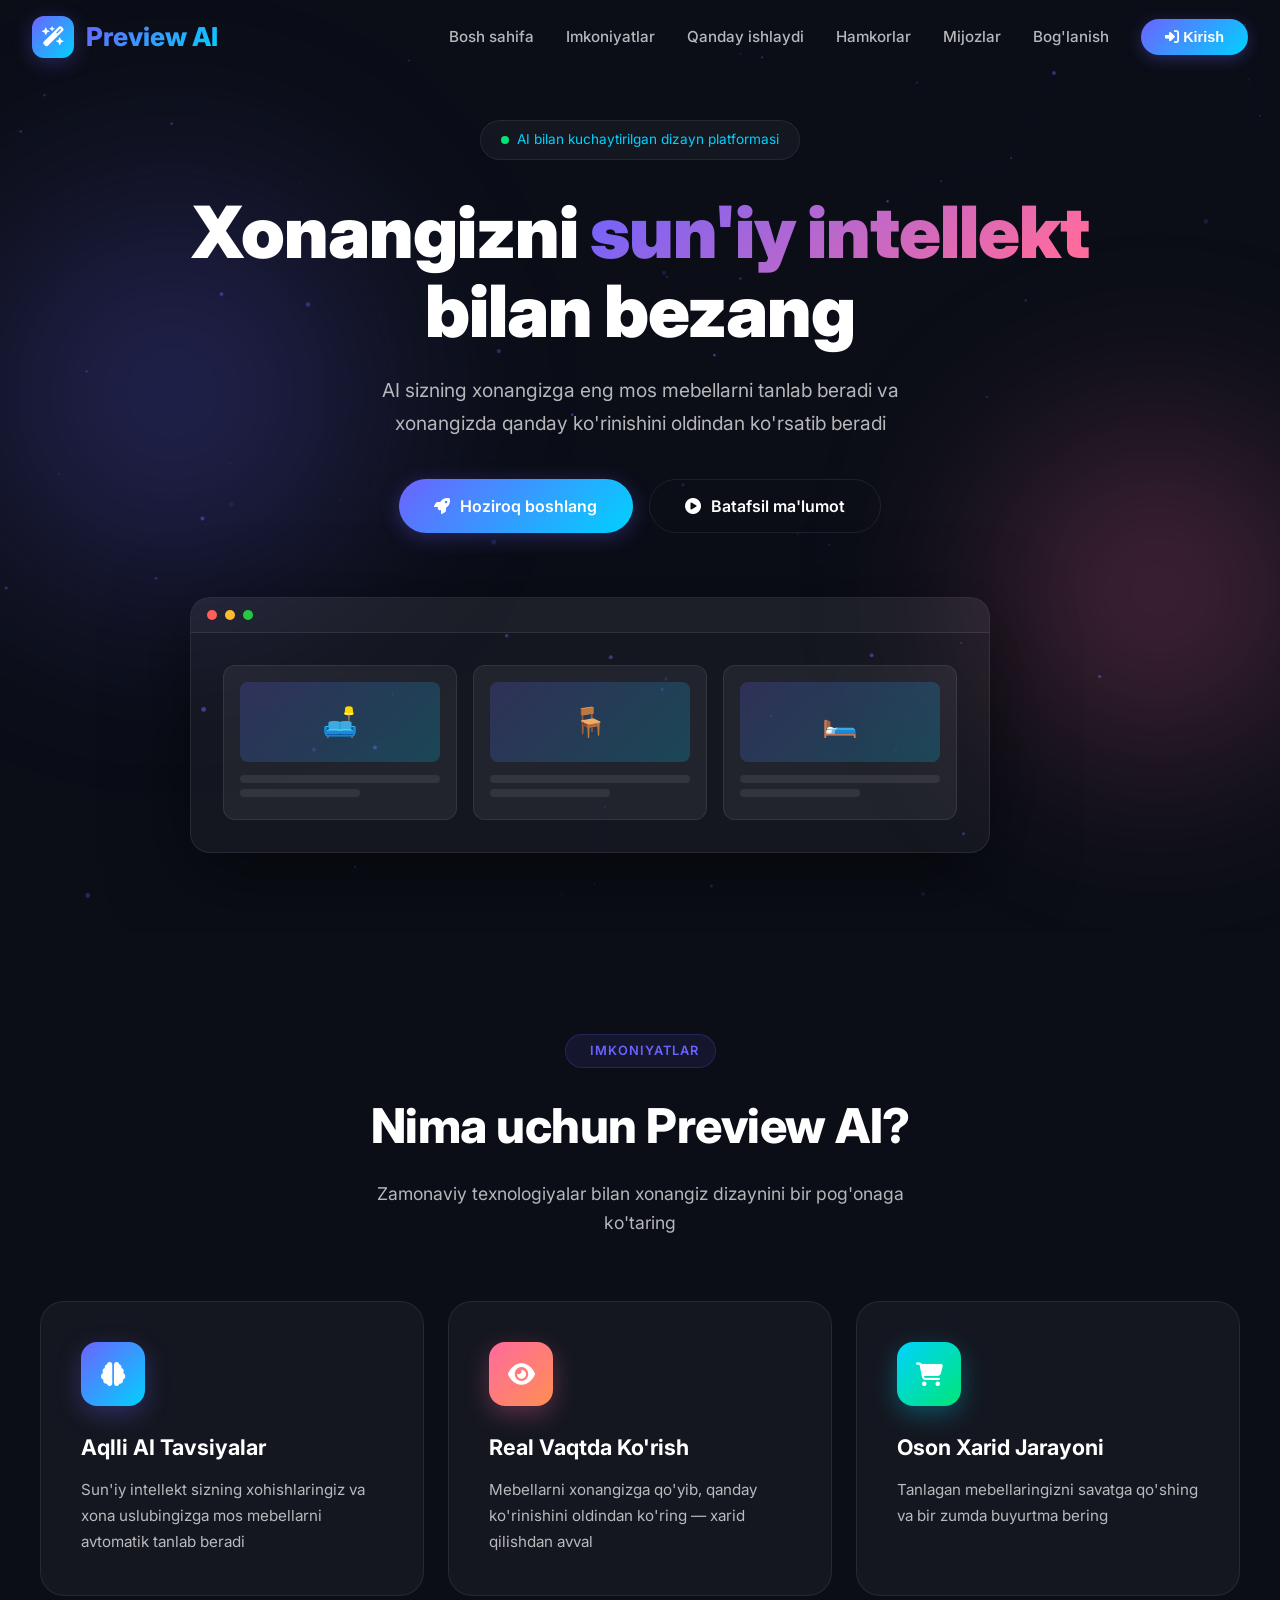
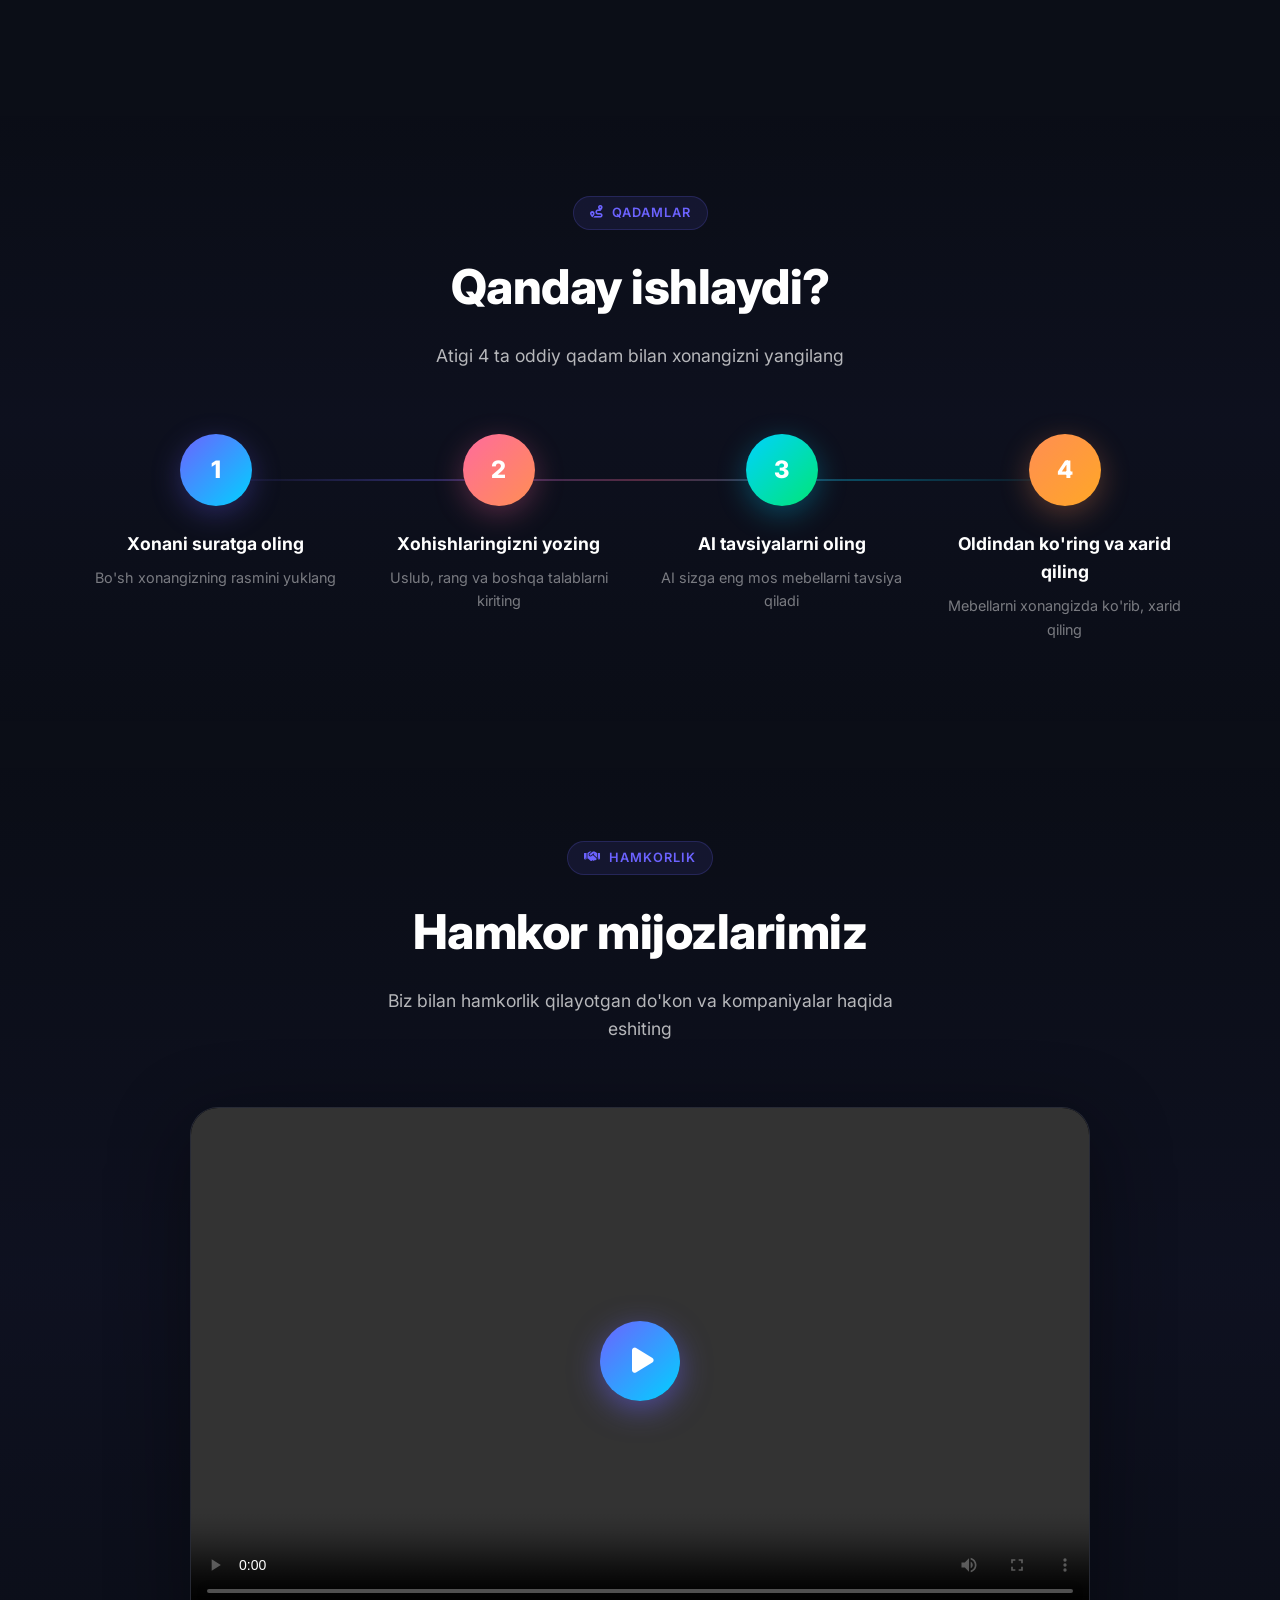
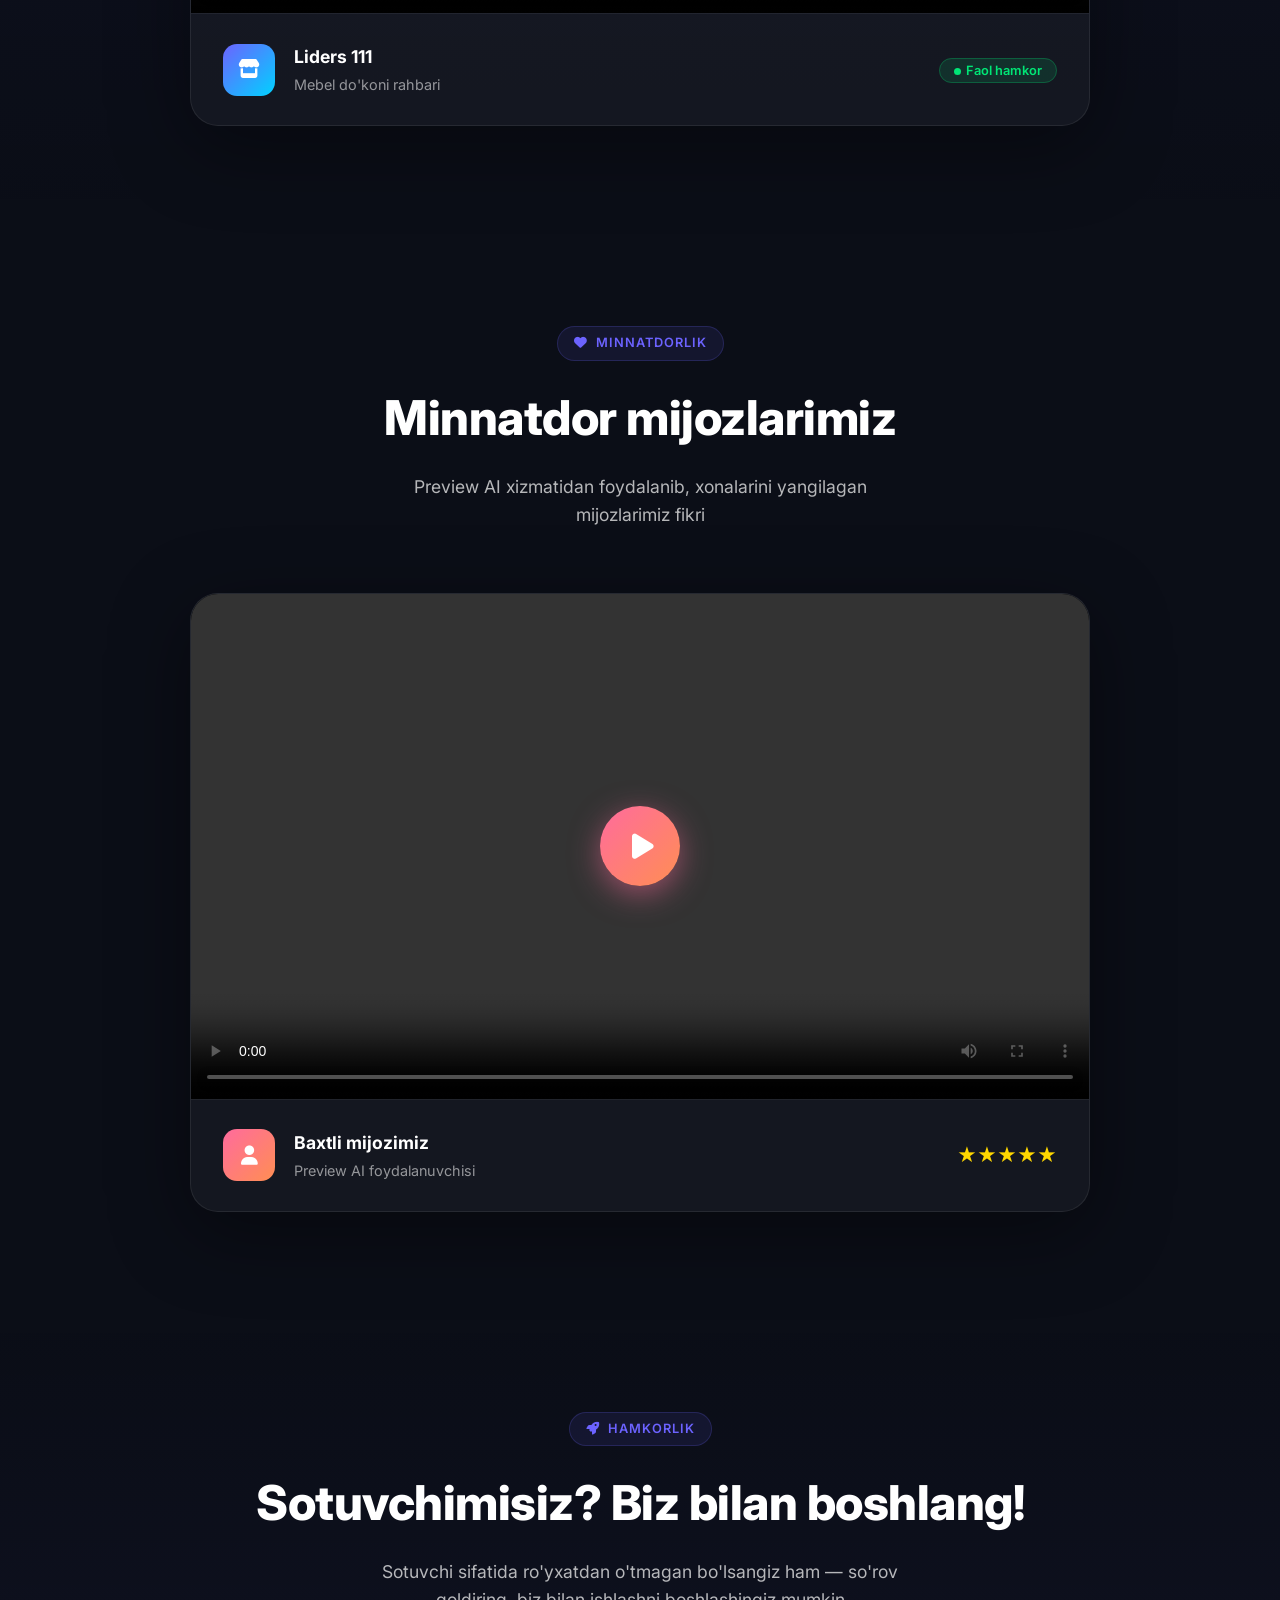
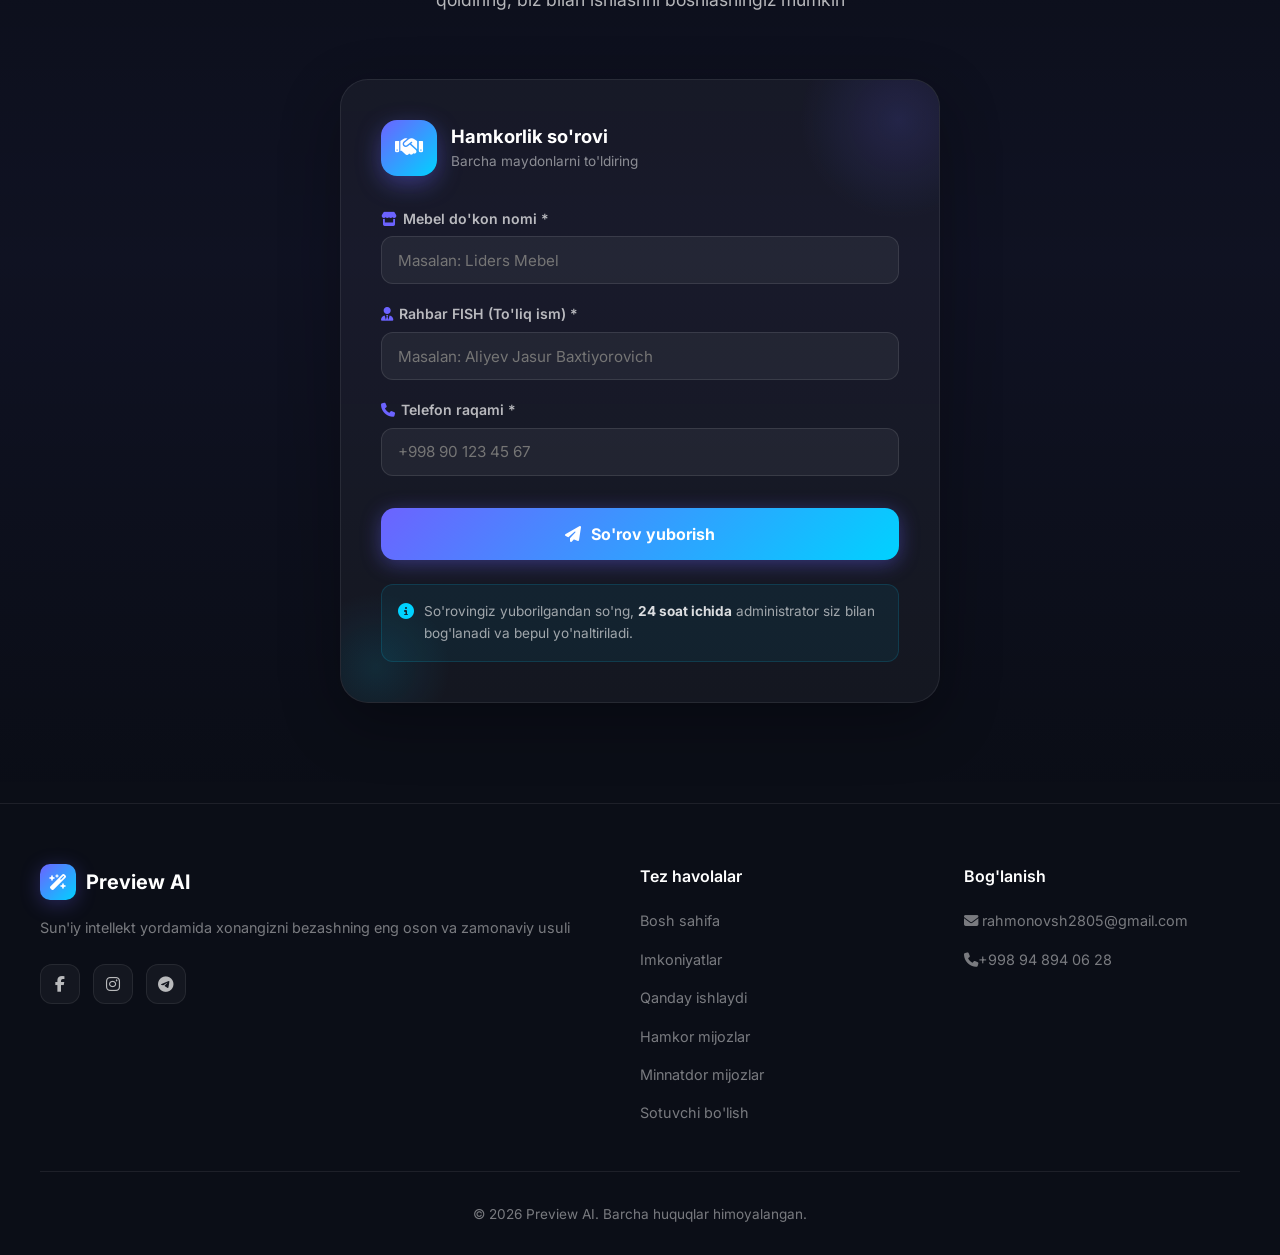
==== templates/index.html @ 95603dac "first commit" ====
<!DOCTYPE html>
<html lang="uz">

<head>
    <meta charset="UTF-8">
    <meta name="viewport" content="width=device-width, initial-scale=1.0">
    <title>Preview AI - Sun'iy intellekt yordamida xonangizni bezang</title>
    <link href="https://fonts.googleapis.com/css2?family=Inter:wght@300;400;500;600;700;800;900&display=swap"
        rel="stylesheet">
    <link rel="stylesheet" href="https://cdnjs.cloudflare.com/ajax/libs/font-awesome/6.4.0/css/all.min.css">
    <style>
        :root {
            --primary: #6C63FF;
            --secondary: #FF6B9D;
            --accent: #00D2FF;
            --dark-bg: #0B0E17;
            --card-bg: rgba(255, 255, 255, 0.04);
            --card-border: rgba(255, 255, 255, 0.08);
            --text-primary: #FFF;
            --text-secondary: rgba(255, 255, 255, 0.7);
            --text-muted: rgba(255, 255, 255, 0.45);
            --glow-primary: rgba(108, 99, 255, 0.3);
            --glow-secondary: rgba(255, 107, 157, 0.3);
            --gradient-1: linear-gradient(135deg, #6C63FF, #00D2FF);
            --gradient-2: linear-gradient(135deg, #FF6B9D, #FF8E53);
            --gradient-3: linear-gradient(135deg, #6C63FF, #FF6B9D, #FF8E53)
        }

        * {
            margin: 0;
            padding: 0;
            box-sizing: border-box
        }

        html {
            scroll-behavior: smooth
        }

        body {
            font-family: 'Inter', sans-serif;
            background: var(--dark-bg);
            color: var(--text-primary);
            overflow-x: hidden;
            line-height: 1.6
        }

        #particles-canvas {
            position: fixed;
            top: 0;
            left: 0;
            width: 100%;
            height: 100%;
            z-index: 0;
            pointer-events: none
        }

        @keyframes fadeInUp {
            from {
                opacity: 0;
                transform: translateY(40px)
            }

            to {
                opacity: 1;
                transform: translateY(0)
            }
        }

        @keyframes fadeInDown {
            from {
                opacity: 0;
                transform: translateY(-30px)
            }

            to {
                opacity: 1;
                transform: translateY(0)
            }
        }

        @keyframes fadeInScale {
            from {
                opacity: 0;
                transform: scale(0.9)
            }

            to {
                opacity: 1;
                transform: scale(1)
            }
        }

        @keyframes floatY {

            0%,
            100% {
                transform: translateY(0)
            }

            50% {
                transform: translateY(-15px)
            }
        }

        @keyframes pulse-ring {
            0% {
                transform: scale(0.8);
                opacity: 1
            }

            100% {
                transform: scale(2.2);
                opacity: 0
            }
        }

        @keyframes gradient-shift {
            0% {
                background-position: 0% 50%
            }

            50% {
                background-position: 100% 50%
            }

            100% {
                background-position: 0% 50%
            }
        }

        .animate-on-scroll {
            opacity: 0;
            transform: translateY(40px);
            transition: all 0.8s cubic-bezier(0.16, 1, 0.3, 1)
        }

        .animate-on-scroll.visible {
            opacity: 1;
            transform: translateY(0)
        }

        .navbar {
            position: fixed;
            top: 0;
            left: 0;
            right: 0;
            z-index: 1000;
            padding: 1rem 2rem;
            transition: all 0.4s
        }

        .navbar.scrolled {
            background: rgba(11, 14, 23, 0.9);
            backdrop-filter: blur(20px);
            border-bottom: 1px solid var(--card-border);
            padding: 0.7rem 2rem
        }

        .nav-container {
            max-width: 1400px;
            margin: 0 auto;
            display: flex;
            justify-content: space-between;
            align-items: center
        }

        .logo {
            font-size: 26px;
            font-weight: 800;
            display: flex;
            align-items: center;
            gap: 12px;
            cursor: pointer
        }

        .logo-icon {
            width: 42px;
            height: 42px;
            background: var(--gradient-1);
            border-radius: 12px;
            display: flex;
            align-items: center;
            justify-content: center;
            font-size: 20px;
            box-shadow: 0 4px 20px var(--glow-primary)
        }

        .logo-text {
            background: var(--gradient-1);
            -webkit-background-clip: text;
            -webkit-text-fill-color: transparent;
            background-clip: text
        }

        .nav-links {
            display: flex;
            gap: 2rem;
            align-items: center
        }

        .nav-links a {
            text-decoration: none;
            color: var(--text-secondary);
            font-weight: 500;
            font-size: 0.95rem;
            transition: all 0.3s;
            position: relative
        }

        .nav-links a:hover {
            color: var(--text-primary)
        }

        .btn-nav {
            padding: 0.6rem 1.5rem;
            background: var(--gradient-1);
            color: white;
            border: none;
            border-radius: 50px;
            font-size: 0.9rem;
            font-weight: 600;
            cursor: pointer;
            transition: all 0.3s;
            box-shadow: 0 4px 15px var(--glow-primary)
        }

        .btn-nav:hover {
            transform: translateY(-2px);
            box-shadow: 0 6px 25px var(--glow-primary)
        }

        .mobile-toggle {
            display: none;
            background: none;
            border: none;
            color: white;
            font-size: 1.5rem;
            cursor: pointer
        }

        .hero {
            min-height: 100vh;
            display: flex;
            align-items: center;
            justify-content: center;
            padding: 120px 20px 80px;
            position: relative;
            overflow: hidden
        }

        .hero-glow-1 {
            position: absolute;
            top: 10%;
            left: -10%;
            width: 600px;
            height: 600px;
            background: radial-gradient(circle, var(--glow-primary), transparent 70%);
            border-radius: 50%;
            filter: blur(80px);
            animation: floatY 8s ease-in-out infinite
        }

        .hero-glow-2 {
            position: absolute;
            bottom: 10%;
            right: -10%;
            width: 500px;
            height: 500px;
            background: radial-gradient(circle, var(--glow-secondary), transparent 70%);
            border-radius: 50%;
            filter: blur(80px);
            animation: floatY 6s ease-in-out infinite reverse
        }

        .hero-content {
            text-align: center;
            z-index: 2;
            max-width: 900px;
            animation: fadeInUp 1s ease-out
        }

        .hero-badge {
            display: inline-flex;
            align-items: center;
            gap: 8px;
            padding: 8px 20px;
            background: var(--card-bg);
            border: 1px solid var(--card-border);
            border-radius: 50px;
            font-size: 0.85rem;
            color: var(--accent);
            margin-bottom: 2rem;
            backdrop-filter: blur(10px)
        }

        .hero-badge .dot {
            width: 8px;
            height: 8px;
            background: #00E676;
            border-radius: 50%;
            animation: pulse-ring 2s infinite
        }

        .hero h1 {
            font-size: clamp(2.5rem, 6vw, 4.5rem);
            font-weight: 900;
            line-height: 1.1;
            margin-bottom: 1.5rem;
            letter-spacing: -1px
        }

        .hero h1 .gradient-text {
            background: var(--gradient-3);
            background-size: 200% auto;
            -webkit-background-clip: text;
            -webkit-text-fill-color: transparent;
            background-clip: text;
            animation: gradient-shift 4s ease infinite
        }

        .hero p {
            font-size: 1.2rem;
            color: var(--text-secondary);
            max-width: 600px;
            margin: 0 auto 2.5rem;
            line-height: 1.7
        }

        .cta-buttons {
            display: flex;
            gap: 1rem;
            justify-content: center;
            flex-wrap: wrap
        }

        .btn {
            padding: 1rem 2.2rem;
            border: none;
            border-radius: 60px;
            font-size: 1rem;
            font-weight: 600;
            cursor: pointer;
            transition: all 0.4s;
            text-decoration: none;
            display: inline-flex;
            align-items: center;
            gap: 10px;
            font-family: 'Inter', sans-serif
        }

        .btn-primary {
            background: var(--gradient-1);
            color: white;
            box-shadow: 0 4px 20px var(--glow-primary)
        }

        .btn-primary:hover {
            transform: translateY(-4px) scale(1.02);
            box-shadow: 0 8px 35px var(--glow-primary)
        }

        .btn-outline {
            background: transparent;
            color: var(--text-primary);
            border: 1.5px solid var(--card-border)
        }

        .btn-outline:hover {
            border-color: var(--primary);
            background: rgba(108, 99, 255, 0.1);
            transform: translateY(-4px)
        }

        .hero-visual {
            margin-top: 4rem;
            animation: fadeInUp 1.2s ease-out 0.3s both
        }

        .hero-mockup {
            width: 100%;
            max-width: 800px;
            border-radius: 20px;
            overflow: hidden;
            background: var(--card-bg);
            border: 1px solid var(--card-border);
            box-shadow: 0 20px 80px rgba(0, 0, 0, 0.5)
        }

        .mockup-header {
            display: flex;
            align-items: center;
            gap: 8px;
            padding: 12px 16px;
            background: rgba(255, 255, 255, 0.03);
            border-bottom: 1px solid var(--card-border)
        }

        .mockup-dot {
            width: 10px;
            height: 10px;
            border-radius: 50%
        }

        .mockup-dot.red {
            background: #FF5F56
        }

        .mockup-dot.yellow {
            background: #FFBD2E
        }

        .mockup-dot.green {
            background: #27C93F
        }

        .mockup-body {
            padding: 2rem;
            display: grid;
            grid-template-columns: 1fr 1fr 1fr;
            gap: 1rem;
            min-height: 200px
        }

        .mockup-card {
            background: rgba(255, 255, 255, 0.06);
            border-radius: 12px;
            padding: 1rem;
            border: 1px solid var(--card-border);
            animation: fadeInScale 0.8s ease-out both
        }

        .mockup-card:nth-child(1) {
            animation-delay: 0.5s
        }

        .mockup-card:nth-child(2) {
            animation-delay: 0.7s
        }

        .mockup-card:nth-child(3) {
            animation-delay: 0.9s
        }

        .mockup-card-img {
            height: 80px;
            background: linear-gradient(135deg, rgba(108, 99, 255, 0.2), rgba(0, 210, 255, 0.2));
            border-radius: 8px;
            margin-bottom: 0.8rem;
            display: flex;
            align-items: center;
            justify-content: center;
            font-size: 1.8rem
        }

        .mockup-card-line {
            height: 8px;
            background: rgba(255, 255, 255, 0.08);
            border-radius: 4px;
            margin-bottom: 6px
        }

        .mockup-card-line.short {
            width: 60%
        }

        .features {
            padding: 100px 20px;
            position: relative;
            z-index: 2
        }

        .section-header {
            text-align: center;
            margin-bottom: 4rem
        }

        .section-tag {
            display: inline-flex;
            align-items: center;
            gap: 8px;
            padding: 6px 16px;
            background: rgba(108, 99, 255, 0.1);
            border: 1px solid rgba(108, 99, 255, 0.2);
            border-radius: 50px;
            font-size: 0.8rem;
            color: var(--primary);
            font-weight: 600;
            text-transform: uppercase;
            letter-spacing: 1px;
            margin-bottom: 1.2rem
        }

        .section-title {
            font-size: clamp(2rem, 4vw, 3rem);
            font-weight: 800;
            margin-bottom: 1rem;
            letter-spacing: -0.5px
        }

        .section-subtitle {
            color: var(--text-secondary);
            font-size: 1.1rem;
            max-width: 550px;
            margin: 0 auto
        }

        .features-grid {
            max-width: 1200px;
            margin: 0 auto;
            display: grid;
            grid-template-columns: repeat(auto-fit, minmax(320px, 1fr));
            gap: 1.5rem
        }

        .feature-card {
            padding: 2.5rem;
            border-radius: 24px;
            background: var(--card-bg);
            border: 1px solid var(--card-border);
            transition: all 0.5s;
            position: relative;
            overflow: hidden
        }

        .feature-card::before {
            content: '';
            position: absolute;
            top: 0;
            left: 0;
            right: 0;
            height: 2px;
            background: var(--gradient-1);
            transform: scaleX(0);
            transition: transform 0.5s
        }

        .feature-card:hover::before {
            transform: scaleX(1)
        }

        .feature-card:hover {
            transform: translateY(-8px);
            border-color: rgba(108, 99, 255, 0.3);
            box-shadow: 0 20px 60px rgba(108, 99, 255, 0.1)
        }

        .feature-icon {
            width: 64px;
            height: 64px;
            border-radius: 16px;
            display: flex;
            align-items: center;
            justify-content: center;
            margin-bottom: 1.5rem;
            font-size: 1.5rem;
            color: white
        }

        .feature-icon.blue {
            background: var(--gradient-1);
            box-shadow: 0 8px 25px var(--glow-primary)
        }

        .feature-icon.pink {
            background: var(--gradient-2);
            box-shadow: 0 8px 25px var(--glow-secondary)
        }

        .feature-icon.cyan {
            background: linear-gradient(135deg, #00D2FF, #00E676);
            box-shadow: 0 8px 25px rgba(0, 210, 255, 0.3)
        }

        .feature-card h3 {
            font-size: 1.35rem;
            margin-bottom: 0.8rem;
            font-weight: 700
        }

        .feature-card p {
            color: var(--text-secondary);
            line-height: 1.7;
            font-size: 0.95rem
        }

        .how-it-works {
            padding: 100px 20px;
            position: relative;
            z-index: 2;
            background: linear-gradient(180deg, transparent, rgba(108, 99, 255, 0.03) 50%, transparent)
        }

        .steps-container {
            max-width: 1100px;
            margin: 0 auto;
            display: grid;
            grid-template-columns: repeat(4, 1fr);
            gap: 2rem;
            position: relative
        }

        .steps-container::before {
            content: '';
            position: absolute;
            top: 45px;
            left: 10%;
            right: 10%;
            height: 2px;
            background: linear-gradient(90deg, transparent, var(--primary), var(--secondary), var(--accent), transparent);
            opacity: 0.3
        }

        .step {
            text-align: center;
            position: relative;
            z-index: 1
        }

        .step-number {
            width: 72px;
            height: 72px;
            border-radius: 50%;
            display: flex;
            align-items: center;
            justify-content: center;
            margin: 0 auto 1.5rem;
            font-size: 1.5rem;
            font-weight: 800;
            color: white
        }

        .step:nth-child(1) .step-number {
            background: var(--gradient-1);
            box-shadow: 0 8px 30px var(--glow-primary)
        }

        .step:nth-child(2) .step-number {
            background: var(--gradient-2);
            box-shadow: 0 8px 30px var(--glow-secondary)
        }

        .step:nth-child(3) .step-number {
            background: linear-gradient(135deg, #00D2FF, #00E676);
            box-shadow: 0 8px 30px rgba(0, 210, 255, 0.3)
        }

        .step:nth-child(4) .step-number {
            background: linear-gradient(135deg, #FF8E53, #FFA726);
            box-shadow: 0 8px 30px rgba(255, 142, 83, 0.3)
        }

        .step h3 {
            font-size: 1.1rem;
            margin-bottom: 0.5rem;
            font-weight: 700
        }

        .step p {
            color: var(--text-muted);
            font-size: 0.9rem
        }

        .footer {
            padding: 60px 20px 30px;
            border-top: 1px solid var(--card-border);
            position: relative;
            z-index: 2
        }

        .footer-content {
            max-width: 1200px;
            margin: 0 auto;
            display: grid;
            grid-template-columns: 2fr 1fr 1fr;
            gap: 3rem
        }

        .footer-brand {
            display: flex;
            align-items: center;
            gap: 10px;
            margin-bottom: 1rem
        }

        .footer-section h3 {
            margin-bottom: 1.2rem;
            font-weight: 600;
            font-size: 1rem
        }

        .footer-section p {
            color: var(--text-muted);
            line-height: 1.7;
            font-size: 0.9rem
        }

        .footer-links {
            list-style: none
        }

        .footer-links li {
            margin-bottom: 0.8rem
        }

        .footer-links a {
            color: var(--text-muted);
            text-decoration: none;
            font-size: 0.9rem;
            transition: all 0.3s
        }

        .footer-links a:hover {
            color: var(--primary)
        }

        .social-links {
            display: flex;
            gap: 0.8rem;
            margin-top: 1.5rem
        }

        .social-links a {
            width: 40px;
            height: 40px;
            border-radius: 12px;
            background: var(--card-bg);
            border: 1px solid var(--card-border);
            display: flex;
            align-items: center;
            justify-content: center;
            color: var(--text-secondary);
            font-size: 1rem;
            transition: all 0.3s;
            text-decoration: none
        }

        .social-links a:hover {
            background: var(--primary);
            color: white;
            border-color: var(--primary);
            transform: translateY(-3px)
        }

        .footer-bottom {
            max-width: 1200px;
            margin: 2rem auto 0;
            text-align: center;
            padding-top: 2rem;
            border-top: 1px solid var(--card-border);
            color: var(--text-muted);
            font-size: 0.85rem
        }

        /* Modals */
        .modal {
            display: none;
            position: fixed;
            top: 0;
            left: 0;
            width: 100%;
            height: 100%;
            background: rgba(0, 0, 0, 0.6);
            backdrop-filter: blur(8px);
            justify-content: center;
            align-items: center;
            z-index: 2000
        }

        .modal-content {
            background: #13162B;
            border-radius: 24px;
            padding: 2.5rem;
            width: 90%;
            max-width: 440px;
            animation: fadeInScale 0.35s ease-out;
            border: 1px solid var(--card-border);
            box-shadow: 0 20px 60px rgba(0, 0, 0, 0.5);
            position: relative;
            max-height: 90vh;
            overflow-y: auto
        }

        .modal-content::before {
            content: '';
            position: absolute;
            top: -1px;
            left: 50%;
            transform: translateX(-50%);
            width: 60%;
            height: 2px;
            background: var(--gradient-1)
        }

        .modal-header {
            display: flex;
            justify-content: space-between;
            align-items: center;
            margin-bottom: 2rem
        }

        .modal-header h2 {
            font-size: 1.6rem;
            font-weight: 700
        }

        .close-modal {
            width: 36px;
            height: 36px;
            border-radius: 10px;
            background: rgba(255, 255, 255, 0.05);
            border: 1px solid var(--card-border);
            display: flex;
            align-items: center;
            justify-content: center;
            cursor: pointer;
            color: var(--text-muted);
            font-size: 1.2rem;
            transition: all 0.3s
        }

        .close-modal:hover {
            background: rgba(255, 255, 255, 0.1);
            color: white
        }

        .form-group {
            margin-bottom: 1.2rem
        }

        .form-group label {
            display: block;
            margin-bottom: 0.5rem;
            font-weight: 500;
            font-size: 0.9rem;
            color: var(--text-secondary)
        }

        .form-group input {
            width: 100%;
            padding: 0.85rem 1rem;
            background: rgba(255, 255, 255, 0.04);
            border: 1.5px solid var(--card-border);
            border-radius: 12px;
            font-size: 0.95rem;
            color: var(--text-primary);
            font-family: 'Inter', sans-serif;
            transition: all 0.3s;
            outline: none
        }

        .form-group input:focus {
            border-color: var(--primary);
            box-shadow: 0 0 0 3px var(--glow-primary)
        }

        .form-group input::placeholder {
            color: var(--text-muted)
        }

        .modal-btn {
            width: 100%;
            padding: 0.9rem;
            background: var(--gradient-1);
            color: white;
            border: none;
            border-radius: 12px;
            font-size: 1rem;
            font-weight: 600;
            cursor: pointer;
            transition: all 0.3s;
            font-family: 'Inter', sans-serif;
            box-shadow: 0 4px 15px var(--glow-primary)
        }

        .modal-btn:hover {
            transform: translateY(-2px);
            box-shadow: 0 8px 25px var(--glow-primary)
        }

        .modal-footer-text {
            text-align: center;
            margin-top: 1.2rem;
            color: var(--text-muted);
            font-size: 0.9rem
        }

        .modal-footer-text a {
            color: var(--primary);
            text-decoration: none;
            font-weight: 600
        }

        .modal-footer-text a:hover {
            color: var(--accent)
        }

        .toast {
            position: fixed;
            top: 20px;
            right: 20px;
            padding: 1rem 1.5rem;
            border-radius: 12px;
            background: #13162B;
            border: 1px solid var(--card-border);
            color: white;
            font-size: 0.9rem;
            z-index: 5000;
            display: flex;
            align-items: center;
            gap: 10px;
            box-shadow: 0 10px 40px rgba(0, 0, 0, 0.4);
            animation: fadeInDown 0.3s ease-out
        }

        .toast.success {
            border-color: #00E676
        }

        .toast.error {
            border-color: #FF5252
        }

        @media(max-width:1024px) {
            .steps-container {
                grid-template-columns: repeat(2, 1fr)
            }

            .steps-container::before {
                display: none
            }

            .footer-content {
                grid-template-columns: 1fr 1fr
            }
        }

        @media(max-width:768px) {
            .nav-links {
                display: none
            }

            .nav-links.open {
                display: flex;
                flex-direction: column;
                position: fixed;
                top: 0;
                left: 0;
                right: 0;
                bottom: 0;
                background: rgba(11, 14, 23, 0.98);
                backdrop-filter: blur(20px);
                justify-content: center;
                align-items: center;
                gap: 2rem;
                z-index: 999
            }

            .mobile-toggle {
                display: block;
                z-index: 1001
            }

            .mockup-body {
                grid-template-columns: 1fr
            }

            .footer-content {
                grid-template-columns: 1fr;
                gap: 2rem
            }
        }

        ::-webkit-scrollbar {
            width: 8px
        }

        ::-webkit-scrollbar-track {
            background: var(--dark-bg)
        }

        ::-webkit-scrollbar-thumb {
            background: rgba(108, 99, 255, 0.4);
            border-radius: 4px
        }
    </style>
</head>

<body>
    <canvas id="particles-canvas"></canvas>

    <nav class="navbar" id="navbar">
        <div class="nav-container">
            <div class="logo" onclick="window.scrollTo({top:0,behavior:'smooth'})">
                <div class="logo-icon"><i class="fas fa-wand-magic-sparkles"></i></div>
                <span class="logo-text">Preview AI</span>
            </div>
            <button class="mobile-toggle" id="mobileToggle" onclick="toggleMobileMenu()">
                <i class="fas fa-bars"></i>
            </button>
            <div class="nav-links" id="navLinks">
                <a href="#home">Bosh sahifa</a>
                <a href="#features">Imkoniyatlar</a>
                <a href="#how-it-works">Qanday ishlaydi</a>
                <a href="#partners">Hamkorlar</a>
                <a href="#clients">Mijozlar</a>
                <a href="#contact-section">Bog'lanish</a>
                <button class="btn-nav" onclick="showLoginModal()"><i class="fas fa-sign-in-alt"></i> Kirish</button>
            </div>
        </div>
    </nav>

    <section class="hero" id="home">
        <div class="hero-glow-1"></div>
        <div class="hero-glow-2"></div>
        <div class="hero-content">
            <div class="hero-badge"><span class="dot"></span> AI bilan kuchaytirilgan dizayn platformasi</div>
            <h1>Xonangizni <span class="gradient-text">sun'iy intellekt</span> bilan bezang</h1>
            <p>AI sizning xonangizga eng mos mebellarni tanlab beradi va xonangizda qanday ko'rinishini oldindan
                ko'rsatib beradi</p>
            <div class="cta-buttons">
                <button class="btn btn-primary" onclick="showRegisterModal()"><i class="fas fa-rocket"></i> Hoziroq
                    boshlang</button>
                <button class="btn btn-outline"
                    onclick="document.getElementById('features').scrollIntoView({behavior:'smooth'})"><i
                        class="fas fa-play-circle"></i> Batafsil ma'lumot</button>
            </div>
            <div class="hero-visual">
                <div class="hero-mockup">
                    <div class="mockup-header">
                        <span class="mockup-dot red"></span>
                        <span class="mockup-dot yellow"></span>
                        <span class="mockup-dot green"></span>
                    </div>
                    <div class="mockup-body">
                        <div class="mockup-card">
                            <div class="mockup-card-img">🛋️</div>
                            <div class="mockup-card-line"></div>
                            <div class="mockup-card-line short"></div>
                        </div>
                        <div class="mockup-card">
                            <div class="mockup-card-img">🪑</div>
                            <div class="mockup-card-line"></div>
                            <div class="mockup-card-line short"></div>
                        </div>
                        <div class="mockup-card">
                            <div class="mockup-card-img">🛏️</div>
                            <div class="mockup-card-line"></div>
                            <div class="mockup-card-line short"></div>
                        </div>
                    </div>
                </div>
            </div>
        </div>
    </section>

    <section class="features" id="features">
        <div class="section-header animate-on-scroll">
            <div class="section-tag"><i class="fas fa-sparkles"></i> Imkoniyatlar</div>
            <h2 class="section-title">Nima uchun Preview AI?</h2>
            <p class="section-subtitle">Zamonaviy texnologiyalar bilan xonangiz dizaynini bir pog'onaga ko'taring</p>
        </div>
        <div class="features-grid">
            <div class="feature-card animate-on-scroll">
                <div class="feature-icon blue"><i class="fas fa-brain"></i></div>
                <h3>Aqlli AI Tavsiyalar</h3>
                <p>Sun'iy intellekt sizning xohishlaringiz va xona uslubingizga mos mebellarni avtomatik tanlab beradi
                </p>
            </div>
            <div class="feature-card animate-on-scroll">
                <div class="feature-icon pink"><i class="fas fa-eye"></i></div>
                <h3>Real Vaqtda Ko'rish</h3>
                <p>Mebellarni xonangizga qo'yib, qanday ko'rinishini oldindan ko'ring — xarid qilishdan avval</p>
            </div>
            <div class="feature-card animate-on-scroll">
                <div class="feature-icon cyan"><i class="fas fa-cart-shopping"></i></div>
                <h3>Oson Xarid Jarayoni</h3>
                <p>Tanlagan mebellaringizni savatga qo'shing va bir zumda buyurtma bering</p>
            </div>
        </div>
    </section>

    <section class="how-it-works" id="how-it-works">
        <div class="section-header animate-on-scroll">
            <div class="section-tag"><i class="fas fa-route"></i> Qadamlar</div>
            <h2 class="section-title">Qanday ishlaydi?</h2>
            <p class="section-subtitle">Atigi 4 ta oddiy qadam bilan xonangizni yangilang</p>
        </div>
        <div class="steps-container">
            <div class="step animate-on-scroll">
                <div class="step-number">1</div>
                <h3>Xonani suratga oling</h3>
                <p>Bo'sh xonangizning rasmini yuklang</p>
            </div>
            <div class="step animate-on-scroll">
                <div class="step-number">2</div>
                <h3>Xohishlaringizni yozing</h3>
                <p>Uslub, rang va boshqa talablarni kiriting</p>
            </div>
            <div class="step animate-on-scroll">
                <div class="step-number">3</div>
                <h3>AI tavsiyalarni oling</h3>
                <p>AI sizga eng mos mebellarni tavsiya qiladi</p>
            </div>
            <div class="step animate-on-scroll">
                <div class="step-number">4</div>
                <h3>Oldindan ko'ring va xarid qiling</h3>
                <p>Mebellarni xonangizda ko'rib, xarid qiling</p>
            </div>
        </div>
    </section>

    <!-- ===== HAMKOR MIJOZLARIMIZ ===== -->
    <section id="partners"
        style="padding:100px 20px;position:relative;z-index:2;background:linear-gradient(180deg,transparent,rgba(108,99,255,0.04) 50%,transparent)">
        <div class="section-header animate-on-scroll">
            <div class="section-tag"><i class="fas fa-handshake"></i> Hamkorlik</div>
            <h2 class="section-title">Hamkor mijozlarimiz</h2>
            <p class="section-subtitle">Biz bilan hamkorlik qilayotgan do'kon va kompaniyalar haqida eshiting</p>
        </div>
        <div style="max-width:900px;margin:0 auto;">
            <div class="animate-on-scroll"
                style="background:rgba(255,255,255,0.04);border:1px solid rgba(255,255,255,0.08);border-radius:28px;overflow:hidden;box-shadow:0 20px 80px rgba(0,0,0,0.4);">
                <div style="position:relative;width:100%;padding-top:56.25%;background:#000;">
                    <video id="partnerVideo" controls preload="metadata"
                        style="position:absolute;top:0;left:0;width:100%;height:100%;object-fit:cover;" poster="">
                        <source src="/videos/sotuvchiinterview.mp4" type="video/mp4">
                        Brauzeringiz video formatini qo'llab-quvvatlamaydi.
                    </video>
                    <div id="partnerPlayBtn" onclick="playPartnerVideo()" style="position:absolute;top:50%;left:50%;transform:translate(-50%,-50%);
                        width:80px;height:80px;background:linear-gradient(135deg,#6C63FF,#00D2FF);
                        border-radius:50%;display:flex;align-items:center;justify-content:center;
                        cursor:pointer;box-shadow:0 8px 30px rgba(108,99,255,0.5);transition:all 0.3s;">
                        <i class="fas fa-play" style="color:white;font-size:1.8rem;margin-left:6px;"></i>
                    </div>
                </div>
                <div
                    style="padding:1.8rem 2rem;display:flex;align-items:center;gap:1.2rem;border-top:1px solid rgba(255,255,255,0.06);">
                    <div
                        style="width:52px;height:52px;background:linear-gradient(135deg,#6C63FF,#00D2FF);border-radius:14px;display:flex;align-items:center;justify-content:center;flex-shrink:0;">
                        <i class="fas fa-store" style="color:white;font-size:1.2rem;"></i>
                    </div>
                    <div>
                        <div style="font-weight:700;font-size:1.1rem;color:#fff;">Liders 111</div>
                        <div style="color:rgba(255,255,255,0.55);font-size:0.9rem;margin-top:2px;">Mebel do'koni rahbari
                        </div>
                    </div>
                    <div style="margin-left:auto;">
                        <span
                            style="background:rgba(0,230,118,0.12);color:#00E676;border:1px solid rgba(0,230,118,0.25);padding:4px 14px;border-radius:50px;font-size:0.8rem;font-weight:600;">
                            <span
                                style="display:inline-block;width:7px;height:7px;background:#00E676;border-radius:50%;margin-right:5px;vertical-align:middle;"></span>Faol
                            hamkor
                        </span>
                    </div>
                </div>
            </div>
        </div>
    </section>

    <!-- ===== MINNATDOR MIJOZLARIMIZ ===== -->
    <section id="clients" style="padding:100px 20px;position:relative;z-index:2;">
        <div class="section-header animate-on-scroll">
            <div class="section-tag"><i class="fas fa-heart"></i> Minnatdorlik</div>
            <h2 class="section-title">Minnatdor mijozlarimiz</h2>
            <p class="section-subtitle">Preview AI xizmatidan foydalanib, xonalarini yangilagan mijozlarimiz fikri</p>
        </div>
        <div style="max-width:900px;margin:0 auto;">
            <div class="animate-on-scroll"
                style="background:rgba(255,255,255,0.04);border:1px solid rgba(255,255,255,0.08);border-radius:28px;overflow:hidden;box-shadow:0 20px 80px rgba(0,0,0,0.4);">
                <div style="position:relative;width:100%;padding-top:56.25%;background:#000;">
                    <video id="clientVideo" controls preload="metadata"
                        style="position:absolute;top:0;left:0;width:100%;height:100%;object-fit:cover;">
                        <source src="/videos/mijozinterview1.mp4" type="video/mp4">
                        Brauzeringiz video formatini qo'llab-quvvatlamaydi.
                    </video>
                    <div id="clientPlayBtn" onclick="playClientVideo()" style="position:absolute;top:50%;left:50%;transform:translate(-50%,-50%);
                        width:80px;height:80px;background:linear-gradient(135deg,#FF6B9D,#FF8E53);
                        border-radius:50%;display:flex;align-items:center;justify-content:center;
                        cursor:pointer;box-shadow:0 8px 30px rgba(255,107,157,0.5);transition:all 0.3s;">
                        <i class="fas fa-play" style="color:white;font-size:1.8rem;margin-left:6px;"></i>
                    </div>
                </div>
                <div
                    style="padding:1.8rem 2rem;display:flex;align-items:center;gap:1.2rem;border-top:1px solid rgba(255,255,255,0.06);">
                    <div
                        style="width:52px;height:52px;background:linear-gradient(135deg,#FF6B9D,#FF8E53);border-radius:14px;display:flex;align-items:center;justify-content:center;flex-shrink:0;">
                        <i class="fas fa-user" style="color:white;font-size:1.2rem;"></i>
                    </div>
                    <div>
                        <div style="font-weight:700;font-size:1.1rem;color:#fff;">Baxtli mijozimiz</div>
                        <div style="color:rgba(255,255,255,0.55);font-size:0.9rem;margin-top:2px;">Preview AI
                            foydalanuvchisi</div>
                    </div>
                    <div style="margin-left:auto;">
                        <span style="font-size:1.2rem;color:#FFD700;">&#9733;&#9733;&#9733;&#9733;&#9733;</span>
                    </div>
                </div>
            </div>
        </div>
    </section>

    <!-- ===== BIZ BILAN BOG'LANISH (SOTUVCHILAR UCHUN) ===== -->
    <section id="contact-section"
        style="padding:100px 20px;position:relative;z-index:2;background:linear-gradient(180deg,transparent,rgba(108,99,255,0.05) 50%,transparent);">
        <div class="section-header animate-on-scroll">
            <div class="section-tag"><i class="fas fa-rocket"></i> Hamkorlik</div>
            <h2 class="section-title">Sotuvchimisiz? <span class="gradient-text">Biz bilan boshlang!</span></h2>
            <p class="section-subtitle">Sotuvchi sifatida ro'yxatdan o'tmagan bo'lsangiz ham — so'rov qoldiring, biz
                bilan ishlashni boshlashingiz mumkin</p>
        </div>
        <div style="max-width:600px;margin:0 auto;" class="animate-on-scroll">
            <div
                style="background:rgba(255,255,255,0.04);border:1px solid rgba(255,255,255,0.08);border-radius:28px;padding:2.5rem;box-shadow:0 20px 60px rgba(0,0,0,0.3);position:relative;overflow:hidden;">
                <div
                    style="position:absolute;top:-60px;right:-60px;width:200px;height:200px;background:radial-gradient(circle,rgba(108,99,255,0.15),transparent 70%);border-radius:50%;">
                </div>
                <div
                    style="position:absolute;bottom:-40px;left:-40px;width:150px;height:150px;background:radial-gradient(circle,rgba(0,210,255,0.1),transparent 70%);border-radius:50%;">
                </div>
                <div style="display:flex;align-items:center;gap:14px;margin-bottom:2rem;">
                    <div
                        style="width:56px;height:56px;background:linear-gradient(135deg,#6C63FF,#00D2FF);border-radius:16px;display:flex;align-items:center;justify-content:center;box-shadow:0 8px 25px rgba(108,99,255,0.4);">
                        <i class="fas fa-handshake" style="color:white;font-size:1.4rem;"></i>
                    </div>
                    <div>
                        <div style="font-weight:700;font-size:1.15rem;">Hamkorlik so'rovi</div>
                        <div style="color:rgba(255,255,255,0.5);font-size:0.85rem;">Barcha maydonlarni to'ldiring</div>
                    </div>
                </div>
                <div style="margin-bottom:1.2rem;">
                    <label
                        style="display:block;margin-bottom:6px;font-size:0.88rem;font-weight:600;color:rgba(255,255,255,0.7);"><i
                            class="fas fa-store" style="margin-right:6px;color:#6C63FF;"></i>Mebel do'kon nomi *</label>
                    <input type="text" id="contactShopName" placeholder="Masalan: Liders Mebel"
                        style="width:100%;padding:0.85rem 1rem;background:rgba(255,255,255,0.05);border:1.5px solid rgba(255,255,255,0.1);border-radius:12px;font-size:0.95rem;color:#fff;font-family:'Inter',sans-serif;outline:none;transition:all 0.3s;"
                        onfocus="this.style.borderColor='#6C63FF';this.style.boxShadow='0 0 0 3px rgba(108,99,255,0.2)'"
                        onblur="this.style.borderColor='rgba(255,255,255,0.1)';this.style.boxShadow='none'">
                </div>
                <div style="margin-bottom:1.2rem;">
                    <label
                        style="display:block;margin-bottom:6px;font-size:0.88rem;font-weight:600;color:rgba(255,255,255,0.7);"><i
                            class="fas fa-user-tie" style="margin-right:6px;color:#6C63FF;"></i>Rahbar FISH (To'liq ism)
                        *</label>
                    <input type="text" id="contactOwnerName" placeholder="Masalan: Aliyev Jasur Baxtiyorovich"
                        style="width:100%;padding:0.85rem 1rem;background:rgba(255,255,255,0.05);border:1.5px solid rgba(255,255,255,0.1);border-radius:12px;font-size:0.95rem;color:#fff;font-family:'Inter',sans-serif;outline:none;transition:all 0.3s;"
                        onfocus="this.style.borderColor='#6C63FF';this.style.boxShadow='0 0 0 3px rgba(108,99,255,0.2)'"
                        onblur="this.style.borderColor='rgba(255,255,255,0.1)';this.style.boxShadow='none'">
                </div>
                <div style="margin-bottom:2rem;">
                    <label
                        style="display:block;margin-bottom:6px;font-size:0.88rem;font-weight:600;color:rgba(255,255,255,0.7);"><i
                            class="fas fa-phone" style="margin-right:6px;color:#6C63FF;"></i>Telefon raqami *</label>
                    <input type="tel" id="contactPhone" placeholder="+998 90 123 45 67"
                        style="width:100%;padding:0.85rem 1rem;background:rgba(255,255,255,0.05);border:1.5px solid rgba(255,255,255,0.1);border-radius:12px;font-size:0.95rem;color:#fff;font-family:'Inter',sans-serif;outline:none;transition:all 0.3s;"
                        onfocus="this.style.borderColor='#6C63FF';this.style.boxShadow='0 0 0 3px rgba(108,99,255,0.2)'"
                        onblur="this.style.borderColor='rgba(255,255,255,0.1)';this.style.boxShadow='none'">
                </div>
                <button onclick="sendContactRequest()" id="contactSubmitBtn"
                    style="width:100%;padding:1rem;background:linear-gradient(135deg,#6C63FF,#00D2FF);color:white;border:none;border-radius:14px;font-size:1rem;font-weight:700;cursor:pointer;transition:all 0.3s;font-family:'Inter',sans-serif;box-shadow:0 4px 20px rgba(108,99,255,0.4);display:flex;align-items:center;justify-content:center;gap:10px;"
                    onmouseover="this.style.transform='translateY(-3px)';this.style.boxShadow='0 8px 30px rgba(108,99,255,0.5)'"
                    onmouseout="this.style.transform='translateY(0)';this.style.boxShadow='0 4px 20px rgba(108,99,255,0.4)'">
                    <i class="fas fa-paper-plane"></i> So'rov yuborish
                </button>
                <div
                    style="margin-top:1.5rem;padding:1rem;background:rgba(0,210,255,0.06);border:1px solid rgba(0,210,255,0.15);border-radius:12px;display:flex;align-items:flex-start;gap:10px;">
                    <i class="fas fa-info-circle" style="color:#00D2FF;margin-top:2px;flex-shrink:0;"></i>
                    <p style="font-size:0.85rem;color:rgba(255,255,255,0.6);line-height:1.6;">So'rovingiz yuborilgandan
                        so'ng, <strong style="color:rgba(255,255,255,0.85);">24 soat ichida</strong> administrator siz
                        bilan bog'lanadi va bepul yo'naltiriladi.</p>
                </div>
            </div>
        </div>
    </section>

    <footer class="footer">
        <div class="footer-content">
            <div class="footer-section">
                <div class="footer-brand">
                    <div class="logo-icon" style="width:36px;height:36px;font-size:16px;border-radius:10px;"><i
                            class="fas fa-wand-magic-sparkles"></i></div>
                    <span style="font-size:20px;font-weight:700;">Preview AI</span>
                </div>
                <p>Sun'iy intellekt yordamida xonangizni bezashning eng oson va zamonaviy usuli</p>
                <div class="social-links">
                    <a href="#"><i class="fab fa-facebook-f"></i></a>
                    <a href="#"><i class="fab fa-instagram"></i></a>
                    <a href="#"><i class="fab fa-telegram-plane"></i></a>
                </div>
            </div>
            <div class="footer-section">
                <h3>Tez havolalar</h3>
                <ul class="footer-links">
                    <li><a href="#home">Bosh sahifa</a></li>
                    <li><a href="#features">Imkoniyatlar</a></li>
                    <li><a href="#how-it-works">Qanday ishlaydi</a></li>
                    <li><a href="#partners">Hamkor mijozlar</a></li>
                    <li><a href="#clients">Minnatdor mijozlar</a></li>
                    <li><a href="#contact-section">Sotuvchi bo'lish</a></li>
                </ul>
            </div>
            <div class="footer-section">
                <h3>Bog'lanish</h3>
                <ul class="footer-links">
                    <li><a href="#"><i class="fas fa-envelope"></i> rahmonovsh2805@gmail.com</a></li>
                    <li><a href="#"><i class="fas fa-phone"></i>+998 94 894 06 28</a></li>
                </ul>
            </div>
        </div>
        <div class="footer-bottom">
            <p>&copy; 2026 Preview AI. Barcha huquqlar himoyalangan.</p>
        </div>
    </footer>

    <!-- Login Modal -->
    <div id="loginModal" class="modal">
        <div class="modal-content">
            <div class="modal-header">
                <h2>Tizimga kirish</h2>
                <div class="close-modal" onclick="closeModal('loginModal')">&times;</div>
            </div>
            <div class="form-group"><label>Username</label><input type="text" id="loginUsername" placeholder="Username">
            </div>
            <div class="form-group"><label>Parol</label><input type="password" id="loginPassword" placeholder="Parol">
            </div>
            <button class="modal-btn" onclick="login()"><i class="fas fa-sign-in-alt"></i> Kirish</button>
            <p class="modal-footer-text">Hisobingiz yo'qmi? <a href="#" onclick="switchToRegister()">Ro'yxatdan
                    o'ting</a></p>
        </div>
    </div>

    <!-- Register Modal -->
    <div id="registerModal" class="modal">
        <div class="modal-content">
            <div class="modal-header">
                <h2>Ro'yxatdan o'tish</h2>
                <div class="close-modal" onclick="closeModal('registerModal')">&times;</div>
            </div>
            <div class="form-group"><label>To'liq ismingiz (FISH) *</label><input type="text" id="regFullName"
                    placeholder="Ism Familiya Sharif"></div>
            <div class="form-group"><label>Telefon raqamingiz *</label><input type="tel" id="regPhone"
                    placeholder="+998 90 123 45 67"></div>
            <div class="form-group"><label>Username *</label><input type="text" id="regUsername"
                    placeholder="Username tanlang"></div>
            <div class="form-group"><label>Parol *</label><input type="password" id="regPassword"
                    placeholder="Parol yarating"></div>
            <button class="modal-btn" onclick="register()"><i class="fas fa-user-plus"></i> Ro'yxatdan o'tish</button>
            <p class="modal-footer-text">Hisobingiz bormi? <a href="#" onclick="switchToLogin()">Kirish</a></p>
        </div>
    </div>

    <script>
        // Particles
        const canvas = document.getElementById('particles-canvas');
        const ctx = canvas.getContext('2d');
        let particles = [];
        function resizeCanvas() { canvas.width = window.innerWidth; canvas.height = window.innerHeight }
        resizeCanvas();
        window.addEventListener('resize', resizeCanvas);
        class Particle {
            constructor() { this.reset() }
            reset() { this.x = Math.random() * canvas.width; this.y = Math.random() * canvas.height; this.size = Math.random() * 2 + 0.5; this.speedX = (Math.random() - 0.5) * 0.4; this.speedY = (Math.random() - 0.5) * 0.4; this.opacity = Math.random() * 0.4 + 0.1 }
            update() { this.x += this.speedX; this.y += this.speedY; if (this.x < 0 || this.x > canvas.width || this.y < 0 || this.y > canvas.height) this.reset() }
            draw() { ctx.beginPath(); ctx.arc(this.x, this.y, this.size, 0, Math.PI * 2); ctx.fillStyle = `rgba(108,99,255,${this.opacity})`; ctx.fill() }
        }
        for (let i = 0; i < 60; i++)particles.push(new Particle());
        function animateParticles() {
            ctx.clearRect(0, 0, canvas.width, canvas.height);
            particles.forEach(p => { p.update(); p.draw() });
            for (let i = 0; i < particles.length; i++) {
                for (let j = i + 1; j < particles.length; j++) {
                    const dx = particles[i].x - particles[j].x, dy = particles[i].y - particles[j].y;
                    const dist = Math.sqrt(dx * dx + dy * dy);
                    if (dist < 120) { ctx.beginPath(); ctx.moveTo(particles[i].x, particles[i].y); ctx.lineTo(particles[j].x, particles[j].y); ctx.strokeStyle = `rgba(108,99,255,${0.08 * (1 - dist / 120)})`; ctx.lineWidth = 0.5; ctx.stroke() }
                }
            }
            requestAnimationFrame(animateParticles);
        }
        animateParticles();

        window.addEventListener('scroll', () => { document.getElementById('navbar').classList.toggle('scrolled', window.scrollY > 50) });
        const observer = new IntersectionObserver((entries) => { entries.forEach(e => { if (e.isIntersecting) e.target.classList.add('visible') }) }, { threshold: 0.1 });
        document.querySelectorAll('.animate-on-scroll').forEach(el => observer.observe(el));

        function toggleMobileMenu() {
            const nav = document.getElementById('navLinks'), toggle = document.getElementById('mobileToggle');
            nav.classList.toggle('open');
            toggle.innerHTML = nav.classList.contains('open') ? '<i class="fas fa-times"></i>' : '<i class="fas fa-bars"></i>';
        }

        function showLoginModal() { document.getElementById('navLinks').classList.remove('open'); document.getElementById('loginModal').style.display = 'flex' }
        function showRegisterModal() { document.getElementById('registerModal').style.display = 'flex' }
        function closeModal(id) { document.getElementById(id).style.display = 'none' }
        function switchToRegister() { closeModal('loginModal'); showRegisterModal() }
        function switchToLogin() { closeModal('registerModal'); showLoginModal() }

        function showToast(message, type = 'success') {
            const t = document.createElement('div');
            t.className = `toast ${type}`;
            t.innerHTML = `<i class="fas ${type === 'success' ? 'fa-check-circle' : 'fa-exclamation-circle'}"></i> ${message}`;
            document.body.appendChild(t);
            setTimeout(() => { t.style.opacity = '0'; t.style.transform = 'translateY(-20px)'; t.style.transition = 'all 0.3s'; setTimeout(() => t.remove(), 300) }, 3000);
        }

        async function register() {
            const fullName = document.getElementById('regFullName').value.trim();
            const phone = document.getElementById('regPhone').value.trim();
            const username = document.getElementById('regUsername').value.trim();
            const password = document.getElementById('regPassword').value.trim();

            if (!fullName || !phone || !username || !password) {
                showToast("Barcha maydonlarni to'ldiring!", 'error');
                return;
            }

            const res = await fetch('/register', {
                method: 'POST',
                headers: { 'Content-Type': 'application/json' },
                body: JSON.stringify({ username, password, full_name: fullName, phone })
            });
            const data = await res.json();
            if (data.success) {
                // Avtomatik login
                const lr = await fetch('/login', {
                    method: 'POST',
                    headers: { 'Content-Type': 'application/json' },
                    body: JSON.stringify({ username, password })
                });
                const ld = await lr.json();
                if (ld.success) {
                    window.location.href = ld.redirect;
                } else {
                    showToast("Ro'yxatdan o'tdingiz! Kiring.", 'success');
                    closeModal('registerModal');
                    showLoginModal();
                }
            } else {
                showToast(data.message, 'error');
            }
        }

        async function login() {
            const username = document.getElementById('loginUsername').value.trim();
            const password = document.getElementById('loginPassword').value.trim();
            if (!username || !password) { showToast('Username va parolni kiriting!', 'error'); return }
            const res = await fetch('/login', { method: 'POST', headers: { 'Content-Type': 'application/json' }, body: JSON.stringify({ username, password }) });
            const data = await res.json();
            if (data.success) {
                window.location.href = data.redirect;
            } else {
                showToast(data.message, 'error');
            }
        }

        document.getElementById('loginPassword').addEventListener('keypress', e => { if (e.key === 'Enter') login() });
        document.getElementById('regPassword').addEventListener('keypress', e => { if (e.key === 'Enter') register() });
        window.addEventListener('click', e => { if (e.target.classList.contains('modal')) e.target.style.display = 'none' });

        // Video play tugmalari
        function playPartnerVideo() {
            const video = document.getElementById('partnerVideo');
            const btn = document.getElementById('partnerPlayBtn');
            video.play();
            btn.style.opacity = '0';
            btn.style.pointerEvents = 'none';
            video.addEventListener('pause', () => { btn.style.opacity = '1'; btn.style.pointerEvents = 'auto'; }, { once: false });
            video.addEventListener('ended', () => { btn.style.opacity = '1'; btn.style.pointerEvents = 'auto'; }, { once: false });
        }
        function playClientVideo() {
            const video = document.getElementById('clientVideo');
            const btn = document.getElementById('clientPlayBtn');
            video.play();
            btn.style.opacity = '0';
            btn.style.pointerEvents = 'none';
            video.addEventListener('pause', () => { btn.style.opacity = '1'; btn.style.pointerEvents = 'auto'; }, { once: false });
            video.addEventListener('ended', () => { btn.style.opacity = '1'; btn.style.pointerEvents = 'auto'; }, { once: false });
        }

        // Hamkorlik so'rovi
        async function sendContactRequest() {
            const shopName = document.getElementById('contactShopName').value.trim();
            const ownerName = document.getElementById('contactOwnerName').value.trim();
            const phone = document.getElementById('contactPhone').value.trim();
            if (!shopName || !ownerName || !phone) {
                showToast("Barcha maydonlarni to'ldiring!", 'error');
                return;
            }
            const btn = document.getElementById('contactSubmitBtn');
            btn.disabled = true;
            btn.innerHTML = '<i class="fas fa-spinner fa-spin"></i> Yuborilmoqda...';
            try {
                const res = await fetch('/contact_request', {
                    method: 'POST',
                    headers: { 'Content-Type': 'application/json' },
                    body: JSON.stringify({ shop_name: shopName, owner_name: ownerName, phone: phone })
                });
                const data = await res.json();
                if (data.success) {
                    showToast(data.message, 'success');
                    document.getElementById('contactShopName').value = '';
                    document.getElementById('contactOwnerName').value = '';
                    document.getElementById('contactPhone').value = '';
                } else {
                    showToast(data.message || 'Xatolik yuz berdi', 'error');
                }
            } catch (e) {
                showToast("Server bilan bog'lanishda xatolik", 'error');
            }
            btn.disabled = false;
            btn.innerHTML = '<i class="fas fa-paper-plane"></i> So\'rov yuborish';
        }

        // Agar session bor bolsa redirect
        (async () => {
            try {
                const r = await fetch('/check_session');
                if (r.ok) {
                    const d = await r.json();
                    if (d.user_type === 'superadmin') window.location.href = '/admin_dashboard';
                    else if (d.user_type === 'seller') window.location.href = '/seller_dashboard';
                    else if (d.user_type === 'user') window.location.href = '/user_dashboard';
                }
            } catch (e) { }
        })();
    </script>
</body>

</html>
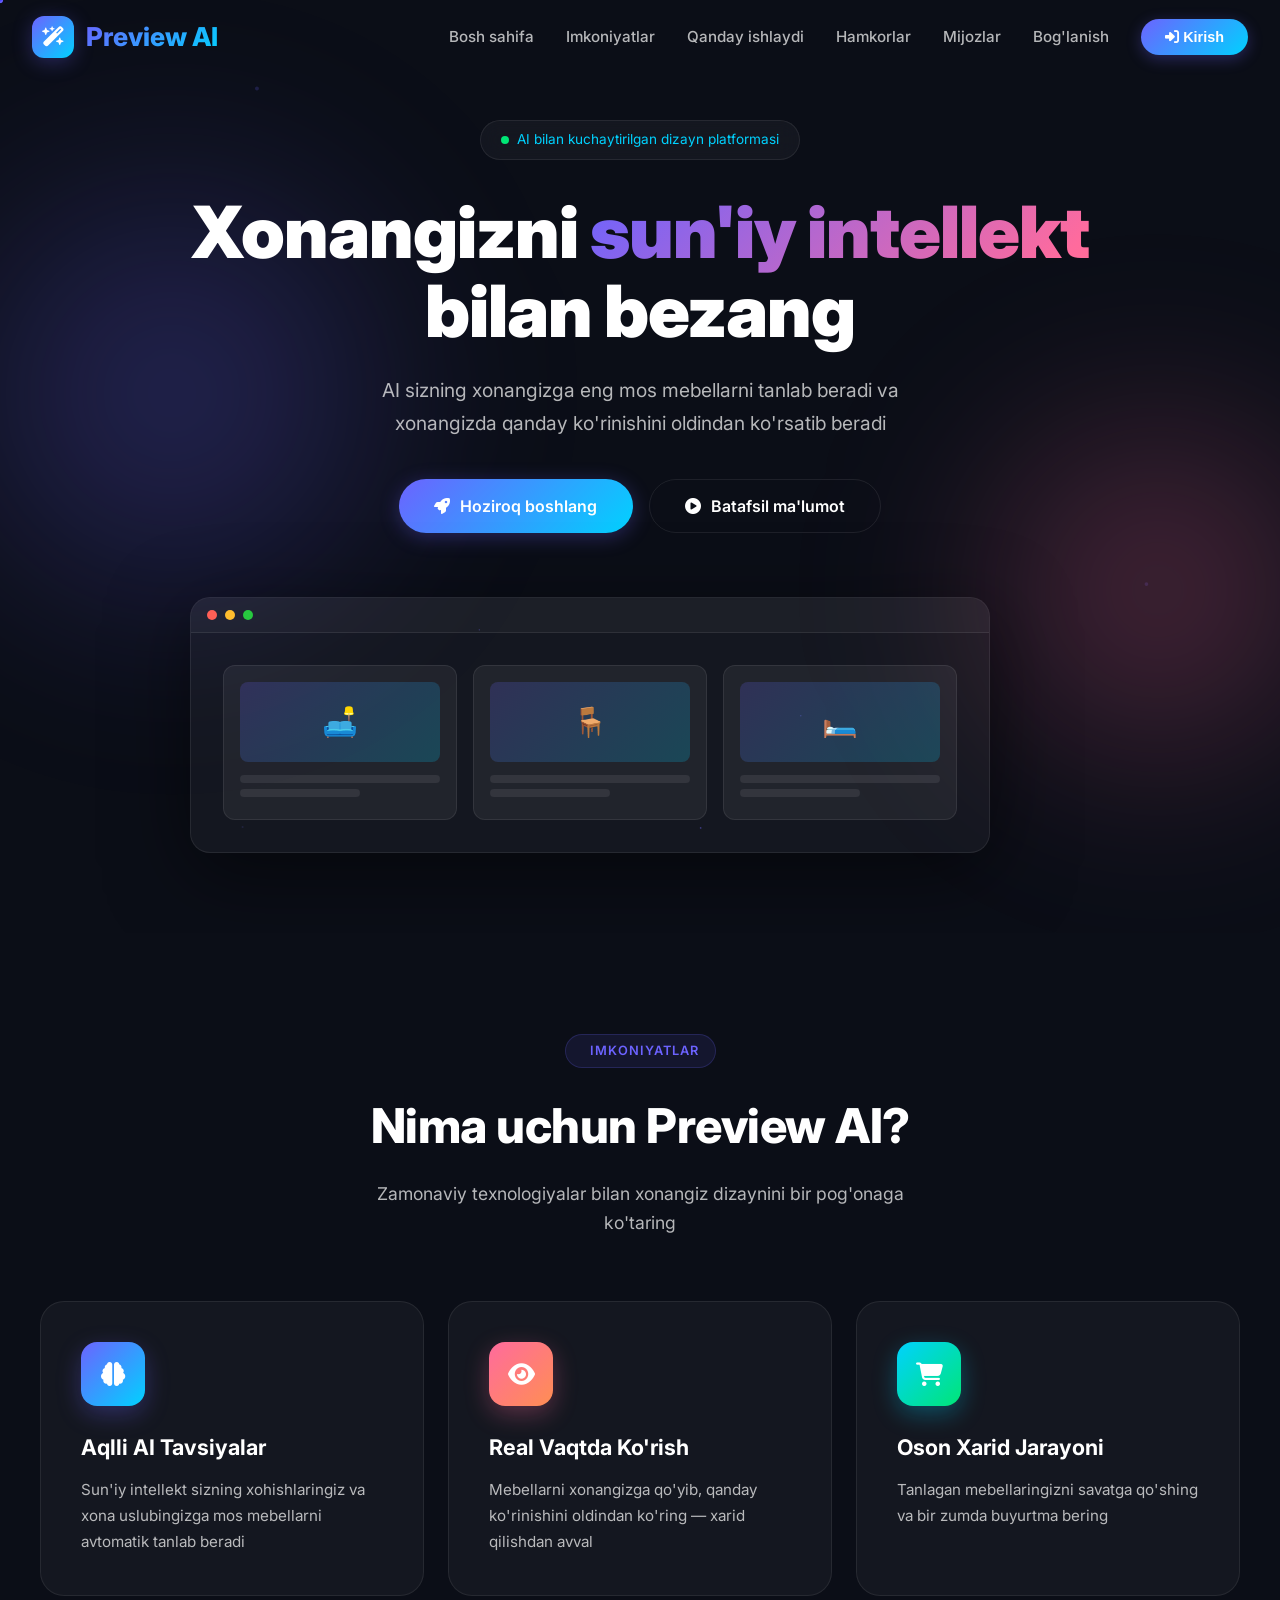
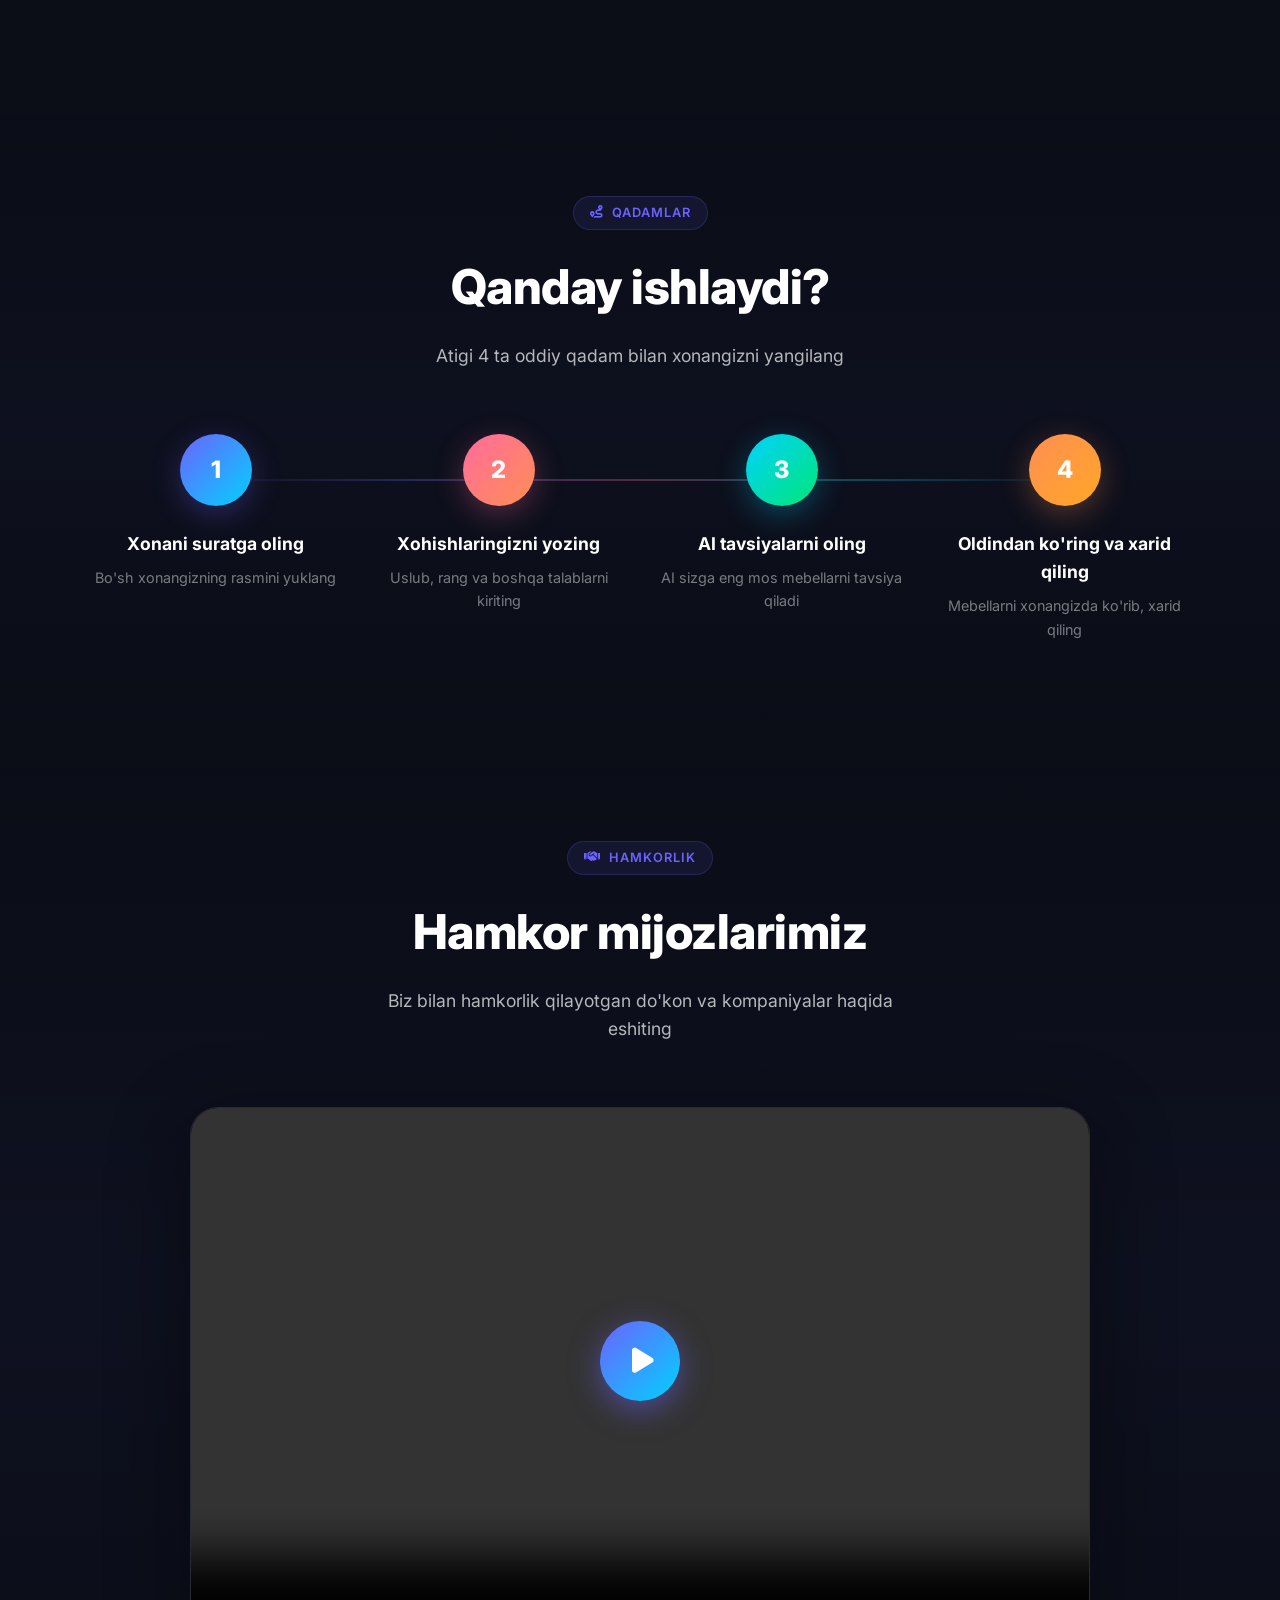
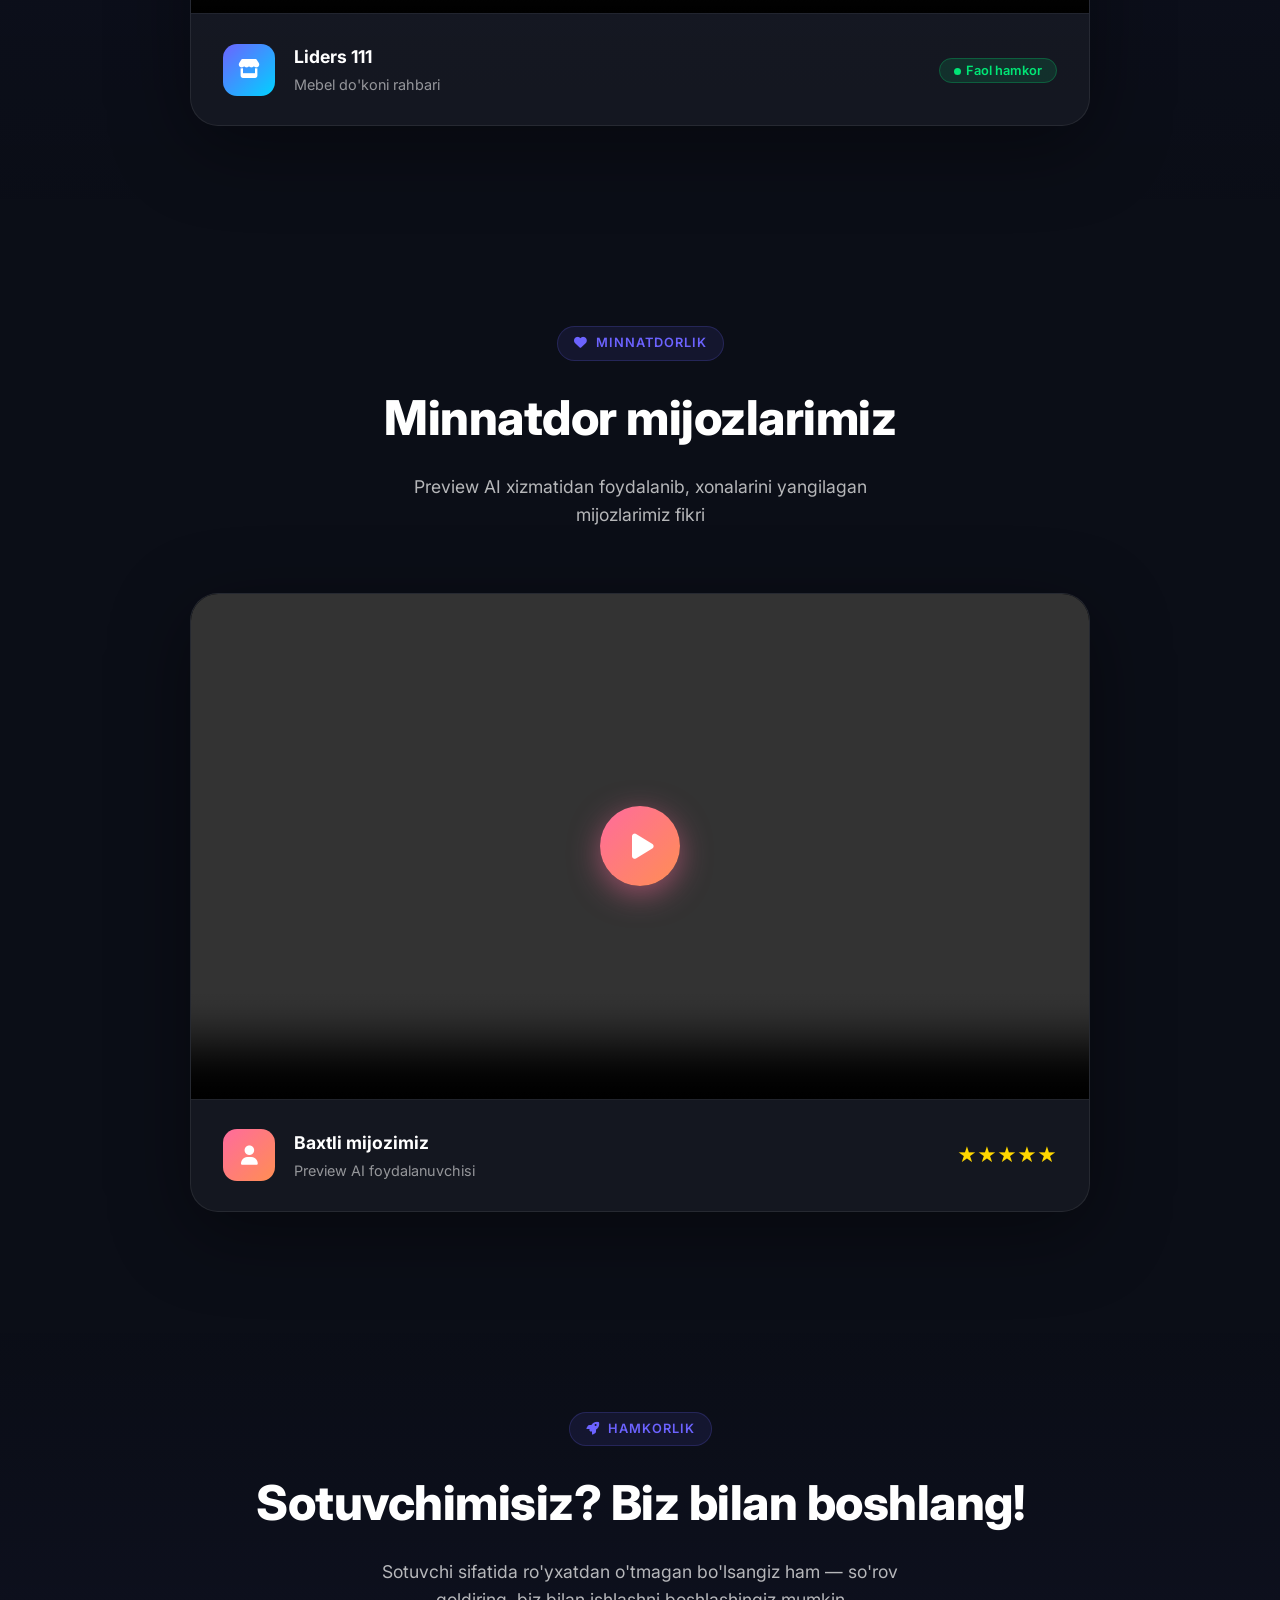
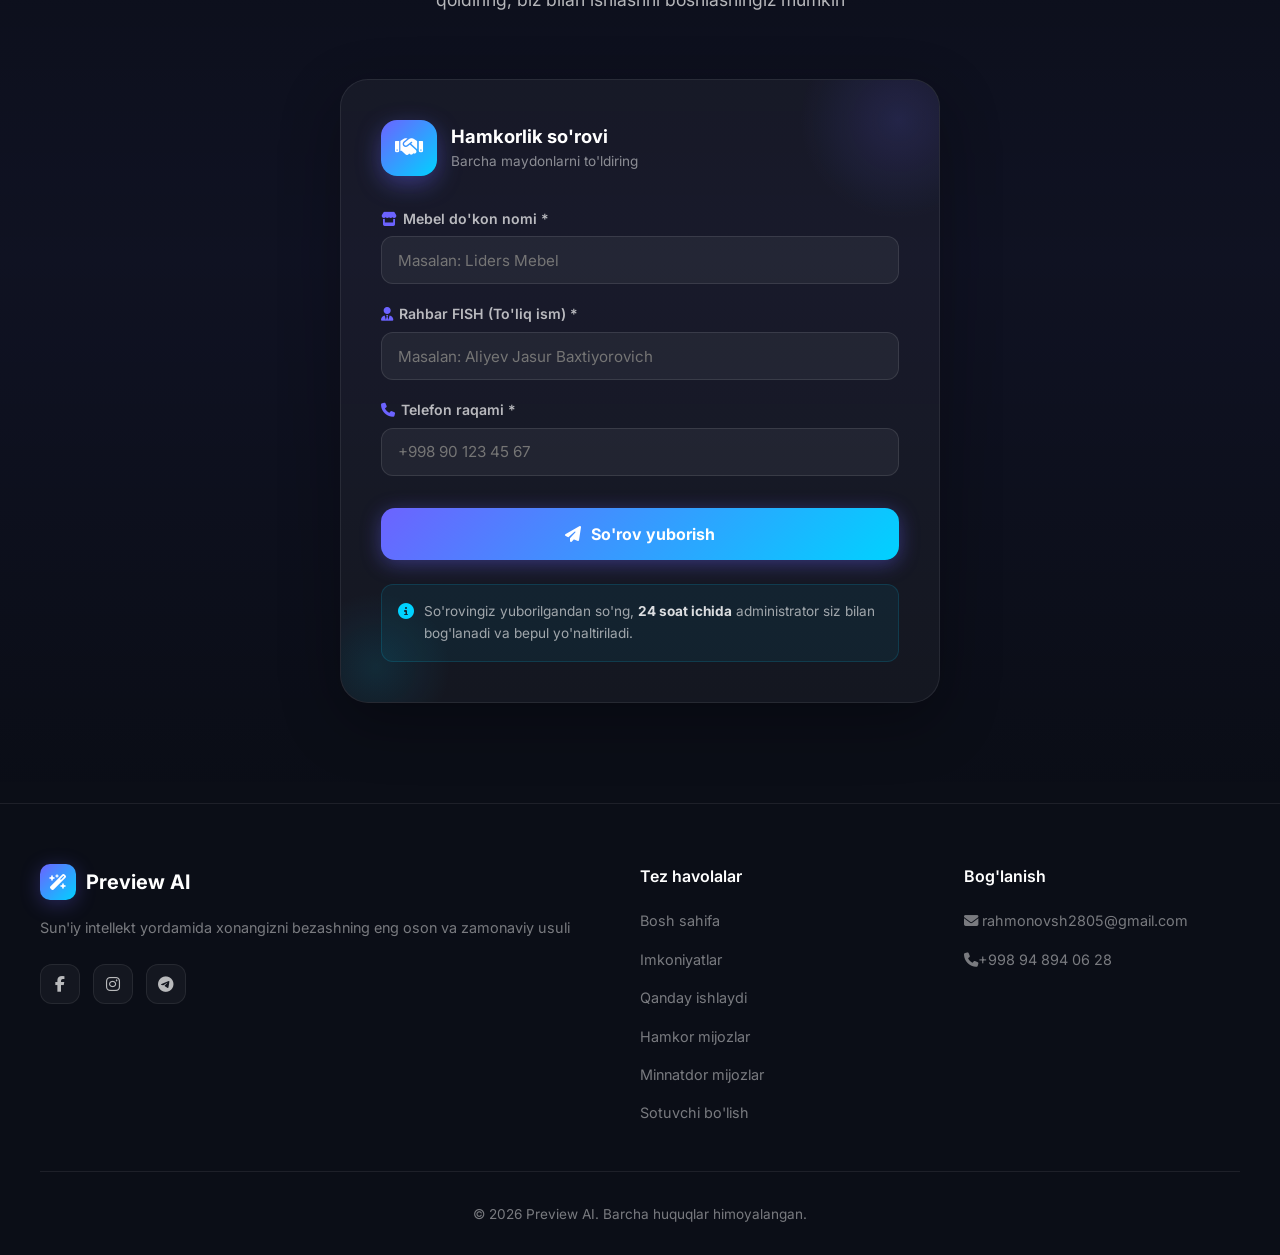
==== commit 2f1fa776: "app.py va index.html yangilandi, Procfile va requirements.txt qo'shildi, video o'chirildi" ====
--- a/templates/index.html
+++ b/templates/index.html
@@ -1123,7 +1123,7 @@
                 <div style="position:relative;width:100%;padding-top:56.25%;background:#000;">
                     <video id="partnerVideo" controls preload="metadata"
                         style="position:absolute;top:0;left:0;width:100%;height:100%;object-fit:cover;" poster="">
-                        <source src="/videos/sotuvchiinterview.mp4" type="video/mp4">
+                        <source src="https://res.cloudinary.com/dmncogeyg/video/upload/v1778498308/mening_videom.mp4" type="video/mp4">
                         Brauzeringiz video formatini qo'llab-quvvatlamaydi.
                     </video>
                     <div id="partnerPlayBtn" onclick="playPartnerVideo()" style="position:absolute;top:50%;left:50%;transform:translate(-50%,-50%);
@@ -1170,7 +1170,7 @@
                 <div style="position:relative;width:100%;padding-top:56.25%;background:#000;">
                     <video id="clientVideo" controls preload="metadata"
                         style="position:absolute;top:0;left:0;width:100%;height:100%;object-fit:cover;">
-                        <source src="/videos/mijozinterview1.mp4" type="video/mp4">
+                        <source src="https://res.cloudinary.com/dmncogeyg/video/upload/v1/placeholder_mijoz_video.mp4" type="video/mp4">
                         Brauzeringiz video formatini qo'llab-quvvatlamaydi.
                     </video>
                     <div id="clientPlayBtn" onclick="playClientVideo()" style="position:absolute;top:50%;left:50%;transform:translate(-50%,-50%);
